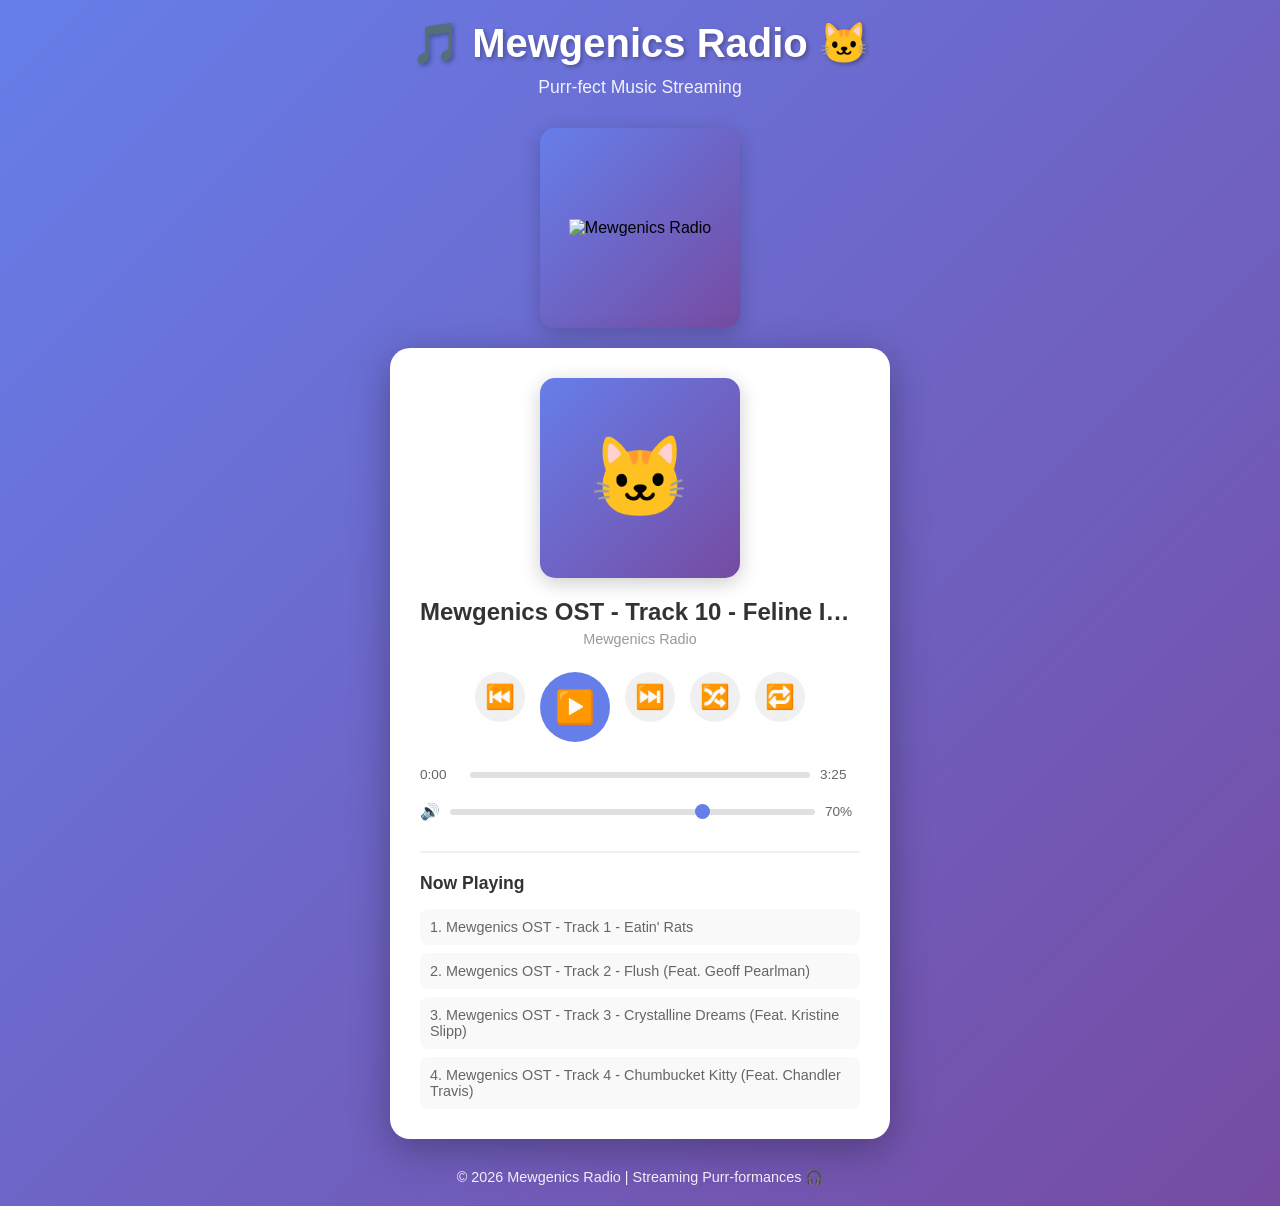
==== index.html @ aaafcb32 "Update index.html" ====
<!DOCTYPE html>
<html lang="en">
<head>
    <meta charset="UTF-8">
    <meta name="viewport" content="width=device-width, initial-scale=1.0">

    <!-- Primary Meta Tags -->
<title>Mewgenics Radio — Official Game Soundtrack Streaming 🐱🎵</title>
<meta name="description" content="Listen to the official Mewgenics soundtrack — 82 tracks of cat-themed music, vocal and instrumental versions. Free online radio station.">
<meta name="keywords" content="Mewgenics, soundtrack, OST, game music, cat music, Edmund McMillen, Tyler Glaiel, indie game, radio, playlist">
<meta name="author" content="Mewgenics Radio">
<meta name="robots" content="index, follow">
<meta name="language" content="English">

<!-- Open Graph / Social Media -->
<meta property="og:title" content="Mewgenics Radio — Official Game Soundtrack">
<meta property="og:description" content="82 tracks of purr-fect music from Mewgenics game. Listen free!">
<meta property="og:type" content="website">
<meta property="og:image" content="radio.jpg">
<meta name="twitter:card" content="summary_large_image">
<meta name="twitter:title" content="Mewgenics Radio">
<meta name="twitter:description" content="Official Mewgenics game soundtrack streaming">

<!-- Additional SEO -->
<meta name="theme-color" content="#667eea">
<link rel="canonical" href="https://your-domain.com">
    <link rel="stylesheet" href="style.css">
    <link rel="icon" type="image/svg+xml" href="data:image/svg+xml,%3Csvg xmlns='http://www.w3.org/2000/svg' viewBox='0 0 100 100'%3E%3Ctext x='50' y='50' font-size='80' text-anchor='middle' dy='.3em'%3E🐱%3C/text%3E%3C/svg%3E">
</head>
<body>
    <div class="container">
        <header>
            <h1>🎵 Mewgenics Radio 🐱</h1>
            <p class="tagline">Purr-fect Music Streaming</p>
        </header>
        <div class="album-art">
    <img src="radio2.jpg" alt="Mewgenics Radio" class="album-image">
</div>
        <div class="player">
            <div class="album-art">
                <div class="cat-icon">🐱</div>
            </div>

            <div class="player-info">
                <h2 id="track-title">Loading...</h2>
                <p id="track-artist">Mewgenics Radio</p>
            </div>

            <audio id="audio-player" crossorigin="anonymous">
                Your browser does not support the audio element.
            </audio>

            <div class="controls">
                <button id="prev-btn" class="btn" title="Previous">⏮️</button>
                <button id="play-btn" class="btn play-btn" title="Play">▶️</button>
                <button id="next-btn" class="btn" title="Next">⏭️</button>
                <button id="shuffle-btn" class="btn" title="Shuffle">🔀</button>
                <button id="loop-btn" class="btn" title="Loop">🔁</button>
            </div>

            <div class="progress-container">
                <span id="current-time">0:00</span>
                <div class="progress-bar">
                    <div id="progress" class="progress"></div>
                </div>
                <span id="duration">0:00</span>
            </div>

            <div class="volume-container">
                <span>🔊</span>
                <input type="range" id="volume-slider" min="0" max="100" value="70">
                <span id="volume-percent">70%</span>
            </div>

            <div class="playlist">
                <h3>Now Playing</h3>
                <ul id="playlist-list"></ul>
            </div>
        </div>

        <footer>
            <p>&copy; 2026 Mewgenics Radio | Streaming Purr-formances 🎧</p>
        </footer>
    </div>

    <script src="script.js"></script>
</body>
</html>
---- style.css ----
* {
    margin: 0;
    padding: 0;
    box-sizing: border-box;
}

body {
    font-family: 'Segoe UI', Tahoma, Geneva, Verdana, sans-serif;
    background: linear-gradient(135deg, #667eea 0%, #764ba2 100%);
    min-height: 100vh;
    display: flex;
    justify-content: center;
    align-items: center;
    padding: 20px;
}

.container {
    width: 100%;
    max-width: 500px;
}

header {
    text-align: center;
    color: white;
    margin-bottom: 30px;
}

header h1 {
    font-size: 2.5em;
    margin-bottom: 10px;
    text-shadow: 2px 2px 4px rgba(0, 0, 0, 0.3);
}

.tagline {
    font-size: 1.1em;
    opacity: 0.9;
}

.player {
    background: white;
    border-radius: 20px;
    padding: 30px;
    box-shadow: 0 10px 40px rgba(0, 0, 0, 0.3);
}

.album-art {
    width: 200px;
    height: 200px;
    margin: 0 auto 20px;
    background: linear-gradient(135deg, #667eea 0%, #764ba2 100%);
    border-radius: 15px;
    display: flex;
    justify-content: center;
    align-items: center;
    box-shadow: 0 5px 20px rgba(0, 0, 0, 0.2);
}

.cat-icon {
    font-size: 80px;
    animation: bounce 2s infinite;
}

@keyframes bounce {
    0%, 100% { transform: translateY(0); }
    50% { transform: translateY(-10px); }
}

.player-info {
    text-align: center;
    margin-bottom: 20px;
}

.player-info h2 {
    color: #333;
    margin-bottom: 5px;
    font-size: 1.5em;
    overflow: hidden;
    text-overflow: ellipsis;
    white-space: nowrap;
}

.player-info p {
    color: #999;
    font-size: 0.9em;
}

.controls {
    display: flex;
    justify-content: center;
    gap: 15px;
    margin: 25px 0;
    flex-wrap: wrap;
}

.btn {
    background: #f0f0f0;
    border: none;
    border-radius: 50%;
    width: 50px;
    height: 50px;
    font-size: 1.5em;
    cursor: pointer;
    transition: all 0.3s ease;
    display: flex;
    justify-content: center;
    align-items: center;
}

.btn:hover {
    background: #667eea;
    transform: scale(1.1);
    box-shadow: 0 3px 10px rgba(102, 126, 234, 0.4);
}

.btn:active {
    transform: scale(0.95);
}

.play-btn {
    background: #667eea;
    color: white;
    width: 70px;
    height: 70px;
    font-size: 2em;
}

.play-btn:hover {
    background: #764ba2;
}

.play-btn.playing {
    animation: pulse 1s infinite;
}

@keyframes pulse {
    0%, 100% { box-shadow: 0 0 0 0 rgba(102, 126, 234, 0.7); }
    50% { box-shadow: 0 0 0 10px rgba(102, 126, 234, 0); }
}

.progress-container {
    display: flex;
    align-items: center;
    gap: 10px;
    margin: 20px 0;
}

.progress-bar {
    flex: 1;
    height: 6px;
    background: #e0e0e0;
    border-radius: 3px;
    cursor: pointer;
    position: relative;
}

.progress {
    height: 100%;
    background: #667eea;
    border-radius: 3px;
    width: 0%;
    transition: width 0.1s linear;
}

.progress-container span {
    font-size: 0.85em;
    color: #666;
    min-width: 40px;
}

.volume-container {
    display: flex;
    align-items: center;
    gap: 10px;
    margin: 20px 0;
}

.volume-container input {
    flex: 1;
    height: 6px;
    border-radius: 3px;
    background: #e0e0e0;
    outline: none;
    -webkit-appearance: none;
}

.volume-container input::-webkit-slider-thumb {
    -webkit-appearance: none;
    appearance: none;
    width: 15px;
    height: 15px;
    border-radius: 50%;
    background: #667eea;
    cursor: pointer;
}

.volume-container input::-moz-range-thumb {
    width: 15px;
    height: 15px;
    border-radius: 50%;
    background: #667eea;
    cursor: pointer;
    border: none;
}

#volume-percent {
    font-size: 0.85em;
    color: #666;
    min-width: 35px;
}

.playlist {
    margin-top: 30px;
    padding-top: 20px;
    border-top: 2px solid #f0f0f0;
}

.playlist h3 {
    color: #333;
    margin-bottom: 15px;
    font-size: 1.1em;
}

.playlist ul {
    list-style: none;
    max-height: 200px;
    overflow-y: auto;
}

.playlist li {
    padding: 10px;
    background: #f9f9f9;
    margin-bottom: 8px;
    border-radius: 8px;
    cursor: pointer;
    transition: all 0.3s ease;
    font-size: 0.9em;
    color: #666;
}

.playlist li:hover {
    background: #efefef;
    color: #333;
}

.playlist li.active {
    background: #667eea;
    color: white;
    font-weight: bold;
}

footer {
    text-align: center;
    color: white;
    margin-top: 30px;
    font-size: 0.9em;
    opacity: 0.9;
}

@media (max-width: 600px) {
    header h1 {
        font-size: 1.8em;
    }

    .player {
        padding: 20px;
    }

    .album-art {
        width: 150px;
        height: 150px;
    }

    .cat-icon {
        font-size: 60px;
    }

    .btn {
        width: 45px;
        height: 45px;
        font-size: 1.2em;
    }

    .play-btn {
        width: 60px;
        height: 60px;
        font-size: 1.8em;
    }
}
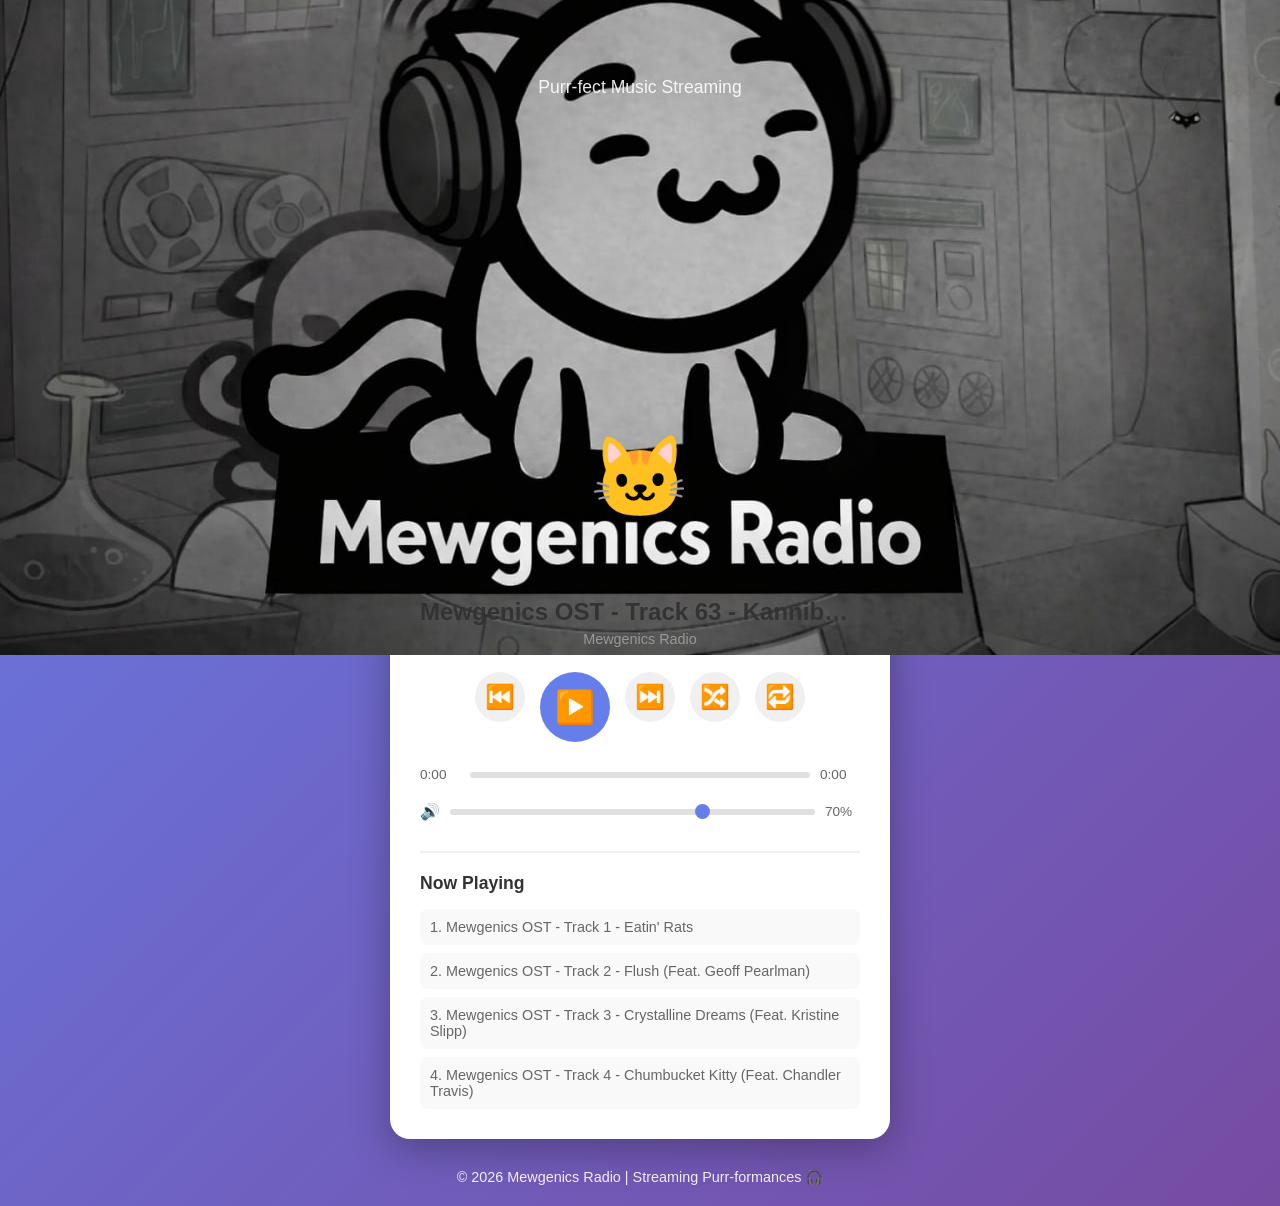
==== commit b2845c27: "Update index.html" ====
--- a/index.html
+++ b/index.html
@@ -4,22 +4,37 @@
     <meta charset="UTF-8">
     <meta name="viewport" content="width=device-width, initial-scale=1.0">
 
-    <!-- Primary Meta Tags -->
+<!-- Primary Meta Tags -->
 <title>Mewgenics Radio — Official Game Soundtrack Streaming 🐱🎵</title>
 <meta name="description" content="Listen to the official Mewgenics soundtrack — 82 tracks of cat-themed music, vocal and instrumental versions. Free online radio station.">
 <meta name="keywords" content="Mewgenics, soundtrack, OST, game music, cat music, Edmund McMillen, Tyler Glaiel, indie game, radio, playlist">
 <meta name="author" content="Mewgenics Radio">
 <meta name="robots" content="index, follow">
-<meta name="language" content="English">
 
-<!-- Open Graph / Social Media -->
+<!-- Open Graph / Facebook / VK / Telegram -->
 <meta property="og:title" content="Mewgenics Radio — Official Game Soundtrack">
 <meta property="og:description" content="82 tracks of purr-fect music from Mewgenics game. Listen free!">
 <meta property="og:type" content="website">
-<meta property="og:image" content="radio.jpg">
+<meta property="og:image" content="radio2.jpg">
+<meta property="og:image:width" content="1280">
+<meta property="og:image:height" content="853 ">
+<meta property="og:image:alt" content="Mewgenics Radio Album Art - Cat Music Streaming">
+
+<!-- Twitter -->
 <meta name="twitter:card" content="summary_large_image">
 <meta name="twitter:title" content="Mewgenics Radio">
 <meta name="twitter:description" content="Official Mewgenics game soundtrack streaming">
+<meta name="twitter:image" content="radio2.jpg">
+<meta name="twitter:image:alt" content="Mewgenics Radio Album Art">
+
+<!-- Schema.org / Google -->
+<meta itemprop="name" content="Mewgenics Radio">
+<meta itemprop="description" content="Official Mewgenics game soundtrack with 82 tracks">
+<meta itemprop="image" content="radio2.jpg">
+<link rel="image_src" href="radio2.jpg">
+
+<!-- Additional -->
+<meta name="theme-color" content="#667eea">
 
 <!-- Additional SEO -->
 <meta name="theme-color" content="#667eea">
--- a/style.css
+++ b/style.css
@@ -285,4 +285,10 @@
         height: 60px;
         font-size: 1.8em;
     }
-}
+    .album-image {
+    width: 100%;
+    height: 100%;
+    object-fit: cover;
+    border-radius: 15px;
+}
+}
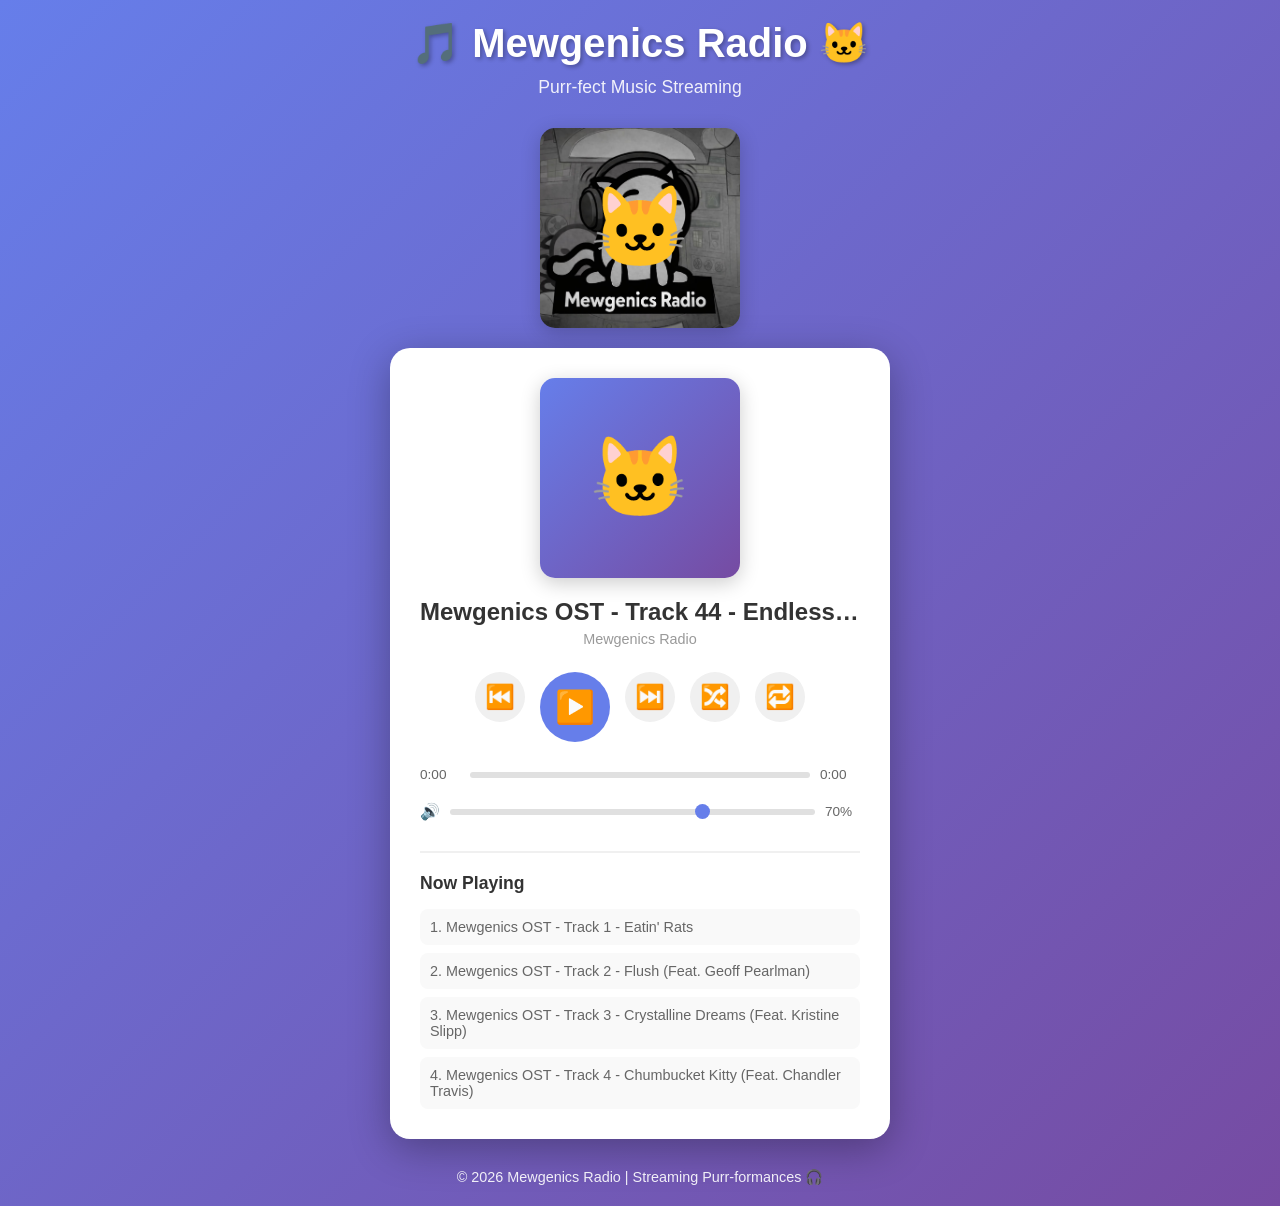
==== commit 478d0f41: "Update index.html" ====
--- a/index.html
+++ b/index.html
@@ -48,8 +48,8 @@
             <h1>🎵 Mewgenics Radio 🐱</h1>
             <p class="tagline">Purr-fect Music Streaming</p>
         </header>
-        <div class="album-art">
-    <img src="radio2.jpg" alt="Mewgenics Radio" class="album-image">
+      <div class="album-art" style="background-image: url('radio2.jpg'); background-size: cover; background-position: center;">
+    <div class="cat-icon">🐱</div>
 </div>
         <div class="player">
             <div class="album-art">
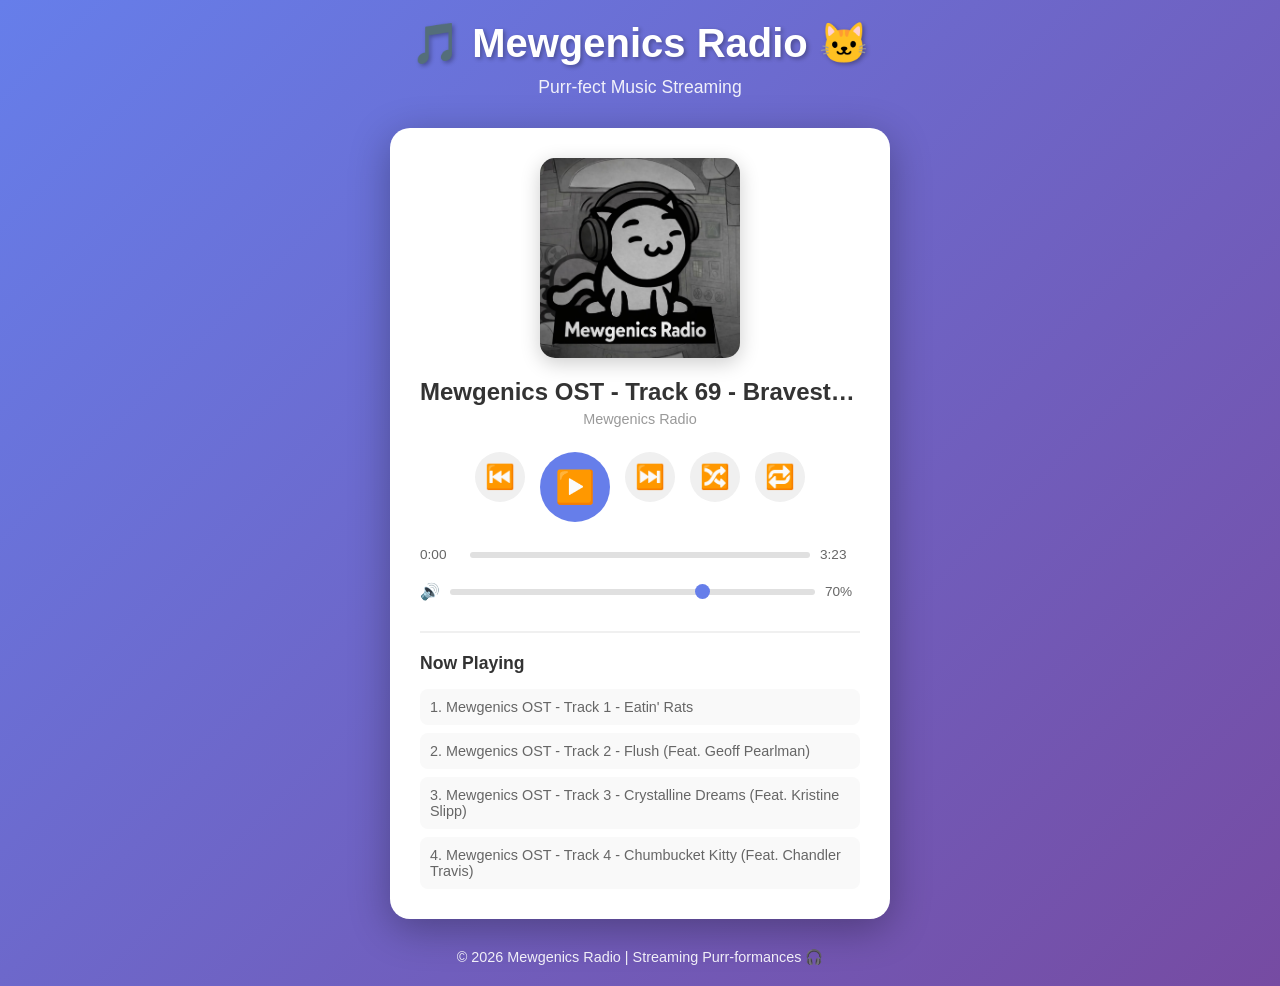
==== commit b873ae5b: "Update index.html" ====
--- a/index.html
+++ b/index.html
@@ -48,13 +48,11 @@
             <h1>🎵 Mewgenics Radio 🐱</h1>
             <p class="tagline">Purr-fect Music Streaming</p>
         </header>
-      <div class="album-art" style="background-image: url('radio2.jpg'); background-size: cover; background-position: center;">
-    <div class="cat-icon">🐱</div>
+      
+        <div class="player">
+            <div class="album-art" style="background-image: url('radio2.jpg'); background-size: cover; background-position: center;">
+
 </div>
-        <div class="player">
-            <div class="album-art">
-                <div class="cat-icon">🐱</div>
-            </div>
 
             <div class="player-info">
                 <h2 id="track-title">Loading...</h2>
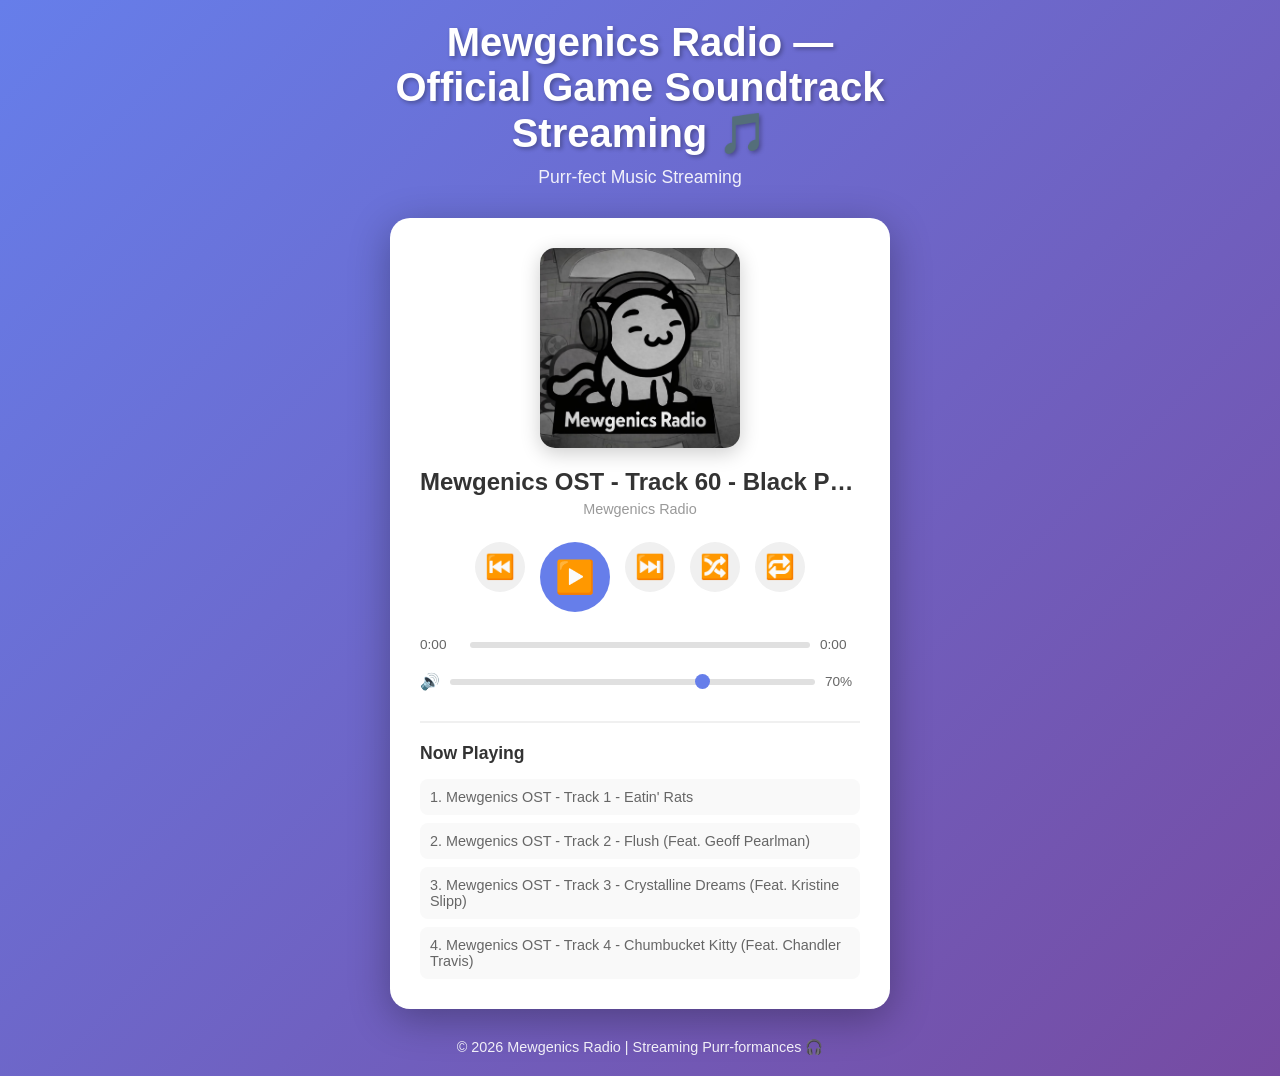
==== commit 68157005: "Update index.html" ====
--- a/index.html
+++ b/index.html
@@ -45,7 +45,7 @@
 <body>
     <div class="container">
         <header>
-            <h1>🎵 Mewgenics Radio 🐱</h1>
+            <h1>Mewgenics Radio — Official Game Soundtrack Streaming 🎵</h1>
             <p class="tagline">Purr-fect Music Streaming</p>
         </header>
       
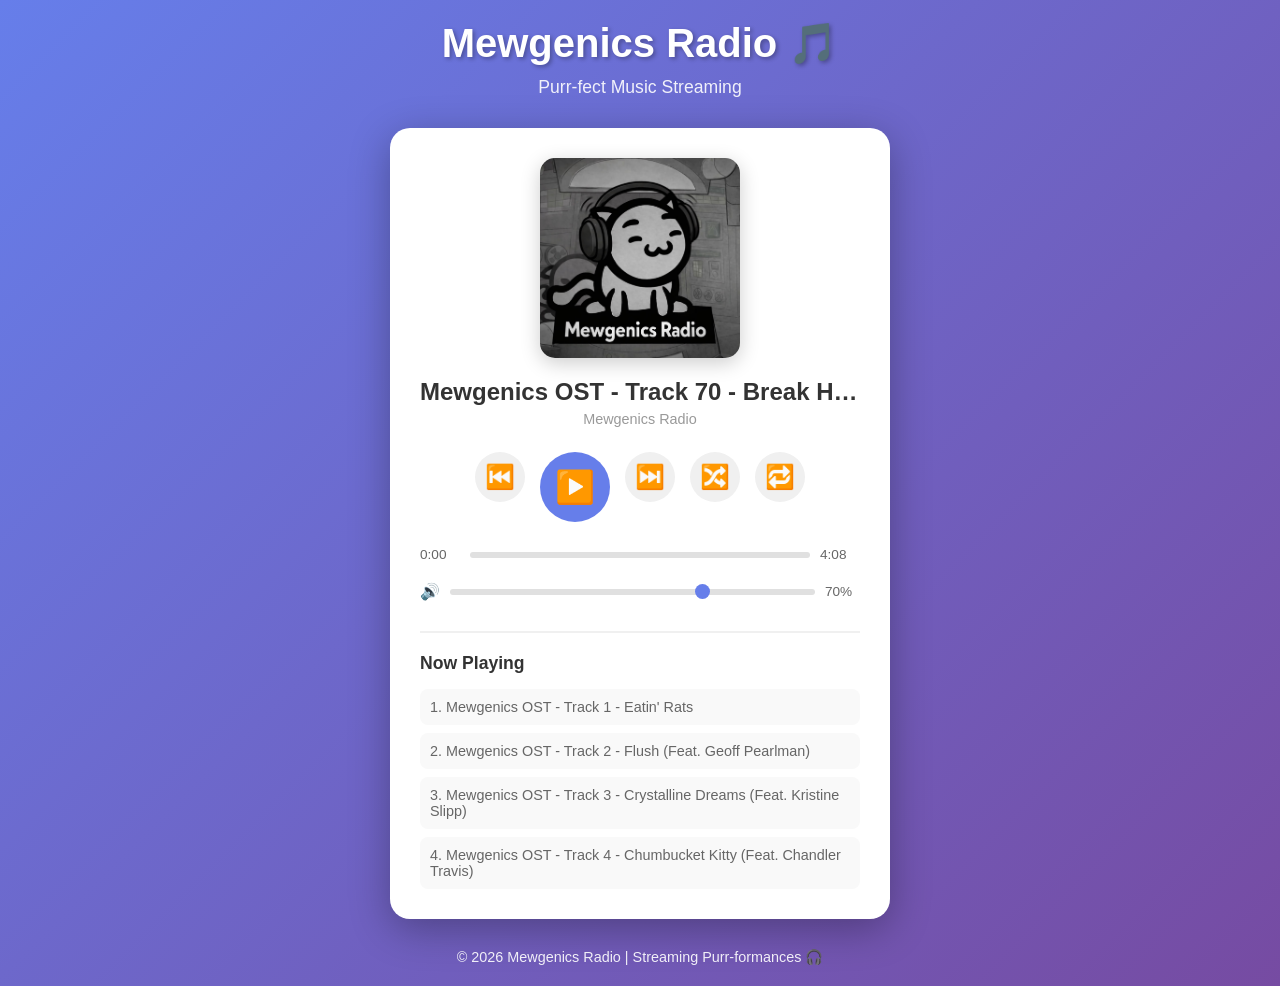
==== commit b1063ed1: "Update index.html" ====
--- a/index.html
+++ b/index.html
@@ -5,7 +5,7 @@
     <meta name="viewport" content="width=device-width, initial-scale=1.0">
 
 <!-- Primary Meta Tags -->
-<title>Mewgenics Radio — Official Game Soundtrack Streaming 🐱🎵</title>
+<title>Mewgenics Radio Official Game Soundtrack Streaming 🐱🎵</title>
 <meta name="description" content="Listen to the official Mewgenics soundtrack — 82 tracks of cat-themed music, vocal and instrumental versions. Free online radio station.">
 <meta name="keywords" content="Mewgenics, soundtrack, OST, game music, cat music, Edmund McMillen, Tyler Glaiel, indie game, radio, playlist">
 <meta name="author" content="Mewgenics Radio">
@@ -45,7 +45,7 @@
 <body>
     <div class="container">
         <header>
-            <h1>Mewgenics Radio — Official Game Soundtrack Streaming 🎵</h1>
+            <h1>Mewgenics Radio 🎵</h1>
             <p class="tagline">Purr-fect Music Streaming</p>
         </header>
       
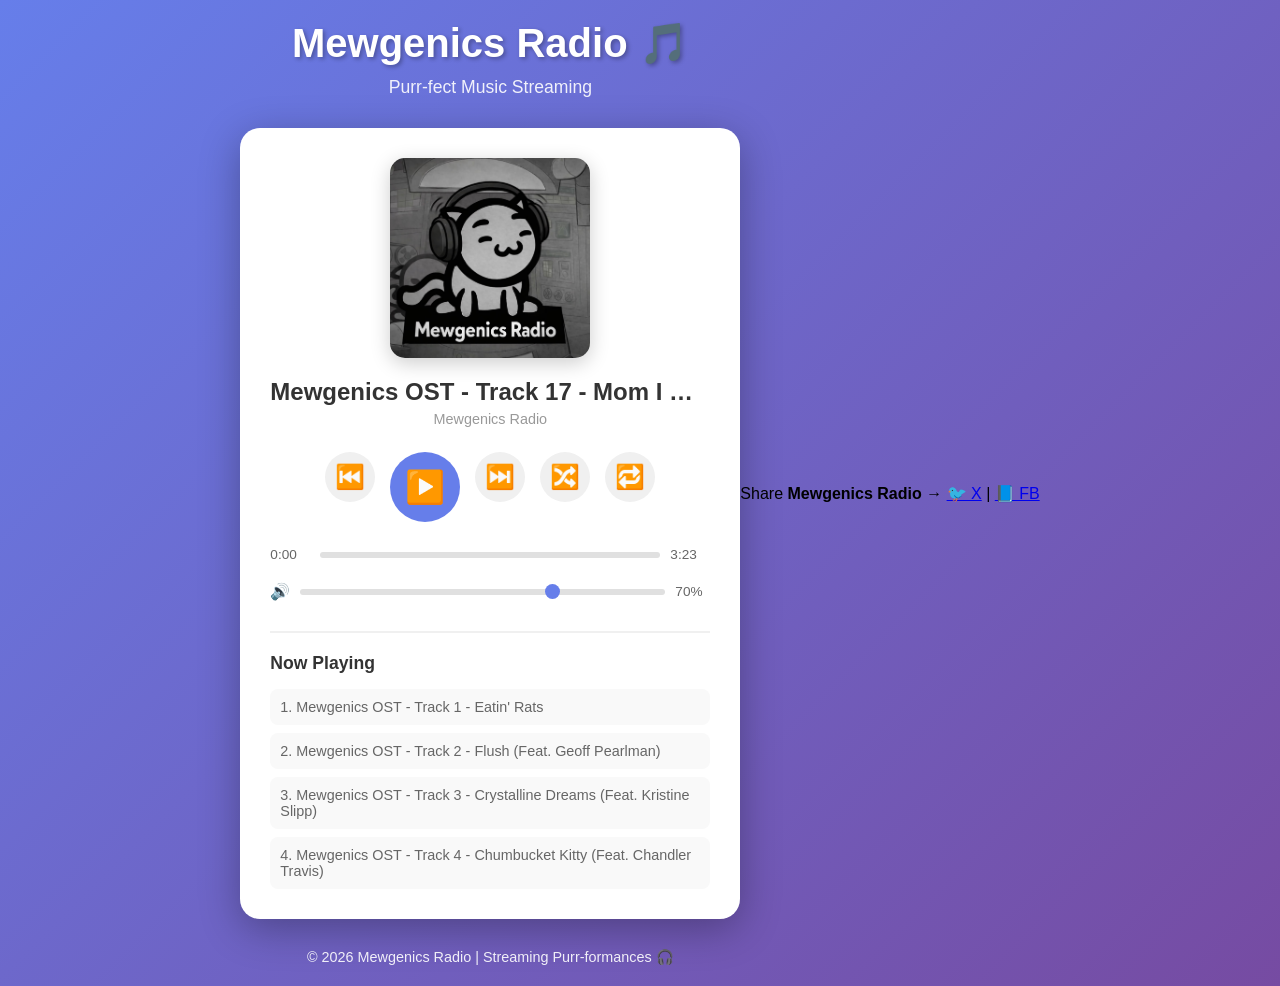
==== commit 957df88e: "Update index.html" ====
--- a/index.html
+++ b/index.html
@@ -95,7 +95,13 @@
             <p>&copy; 2026 Mewgenics Radio | Streaming Purr-formances 🎧</p>
         </footer>
     </div>
-
+<!-- Simple share buttons -->
+<div class="share-simple">
+    <p>Share <strong>Mewgenics Radio</strong> → 
+        <a href="#" id="share-x-simple" class="share-simple-link">🐦 X</a> | 
+        <a href="#" id="share-fb-simple" class="share-simple-link">📘 FB</a>
+    </p>
+</div>
     <script src="script.js"></script>
 </body>
 </html>
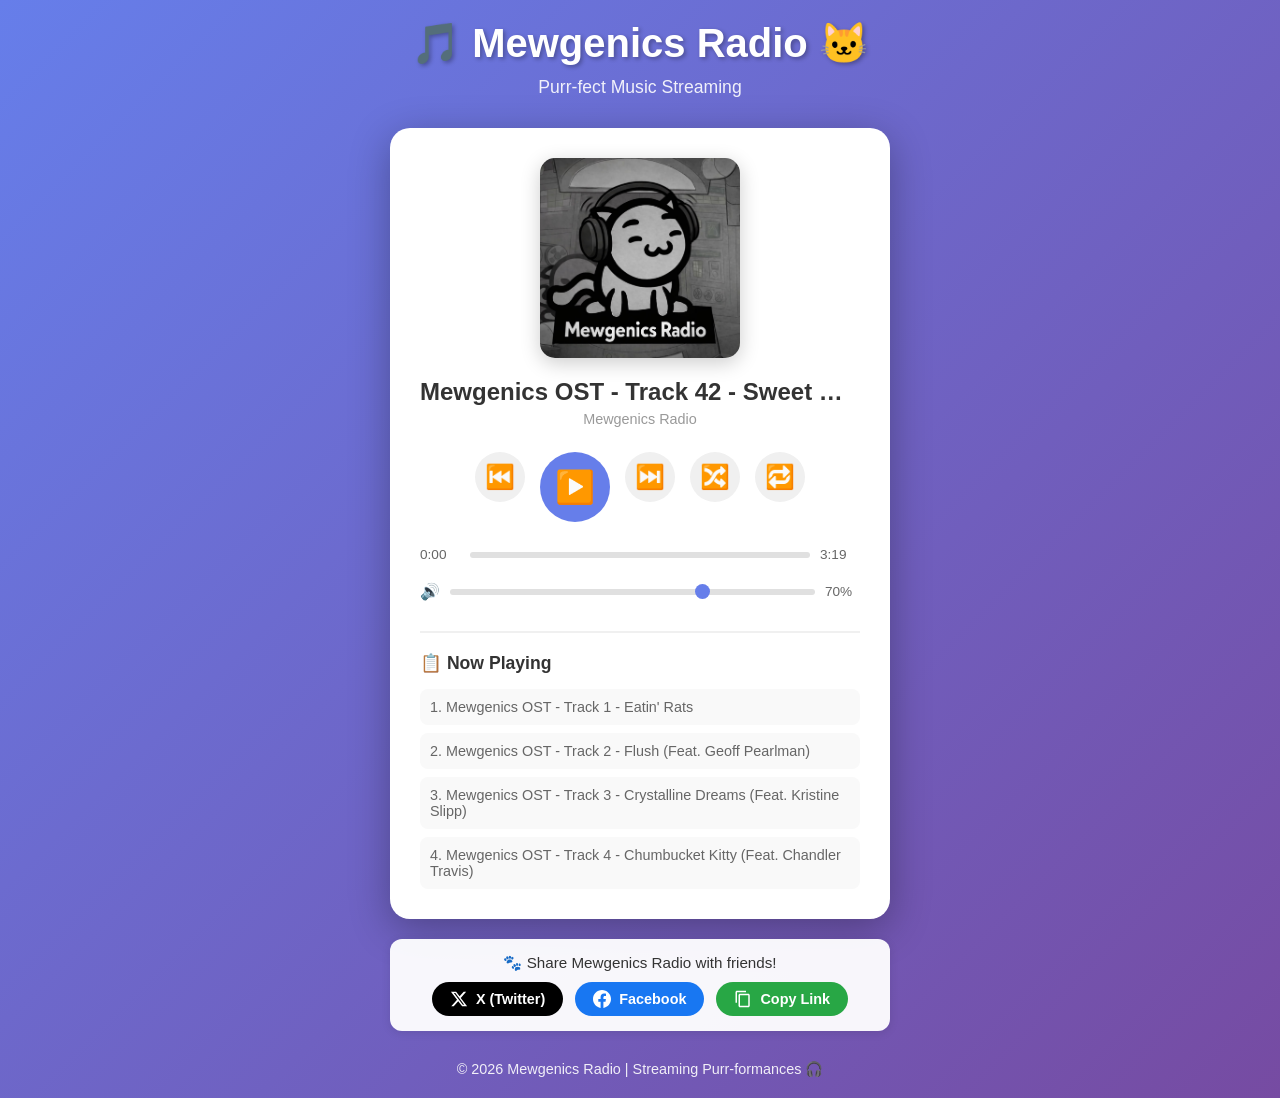
==== commit a5f0262e: "Update index.html" ====
--- a/index.html
+++ b/index.html
@@ -4,55 +4,53 @@
     <meta charset="UTF-8">
     <meta name="viewport" content="width=device-width, initial-scale=1.0">
 
-<!-- Primary Meta Tags -->
-<title>Mewgenics Radio Official Game Soundtrack Streaming 🐱🎵</title>
-<meta name="description" content="Listen to the official Mewgenics soundtrack — 82 tracks of cat-themed music, vocal and instrumental versions. Free online radio station.">
-<meta name="keywords" content="Mewgenics, soundtrack, OST, game music, cat music, Edmund McMillen, Tyler Glaiel, indie game, radio, playlist">
-<meta name="author" content="Mewgenics Radio">
-<meta name="robots" content="index, follow">
+    <!-- Primary Meta Tags -->
+    <title>Mewgenics Radio — Official Game Soundtrack Streaming 🐱🎵</title>
+    <meta name="description" content="Listen to the official Mewgenics soundtrack — 82 tracks of cat-themed music, vocal and instrumental versions. Free online radio station.">
+    <meta name="keywords" content="Mewgenics, soundtrack, OST, game music, cat music, Edmund McMillen, Tyler Glaiel, indie game, radio, playlist">
+    <meta name="author" content="Mewgenics Radio">
+    <meta name="robots" content="index, follow">
 
-<!-- Open Graph / Facebook / VK / Telegram -->
-<meta property="og:title" content="Mewgenics Radio — Official Game Soundtrack">
-<meta property="og:description" content="82 tracks of purr-fect music from Mewgenics game. Listen free!">
-<meta property="og:type" content="website">
-<meta property="og:image" content="radio2.jpg">
-<meta property="og:image:width" content="1280">
-<meta property="og:image:height" content="853 ">
-<meta property="og:image:alt" content="Mewgenics Radio Album Art - Cat Music Streaming">
+    <!-- Open Graph / Facebook / VK / Telegram -->
+    <meta property="og:title" content="Mewgenics Radio — Official Game Soundtrack">
+    <meta property="og:description" content="82 tracks of purr-fect music from Mewgenics game. Listen free!">
+    <meta property="og:type" content="website">
+    <meta property="og:image" content="radio2.jpg">
+    <meta property="og:image:width" content="1280">
+    <meta property="og:image:height" content="853">
+    <meta property="og:image:alt" content="Mewgenics Radio Album Art - Cat Music Streaming">
 
-<!-- Twitter -->
-<meta name="twitter:card" content="summary_large_image">
-<meta name="twitter:title" content="Mewgenics Radio">
-<meta name="twitter:description" content="Official Mewgenics game soundtrack streaming">
-<meta name="twitter:image" content="radio2.jpg">
-<meta name="twitter:image:alt" content="Mewgenics Radio Album Art">
+    <!-- Twitter -->
+    <meta name="twitter:card" content="summary_large_image">
+    <meta name="twitter:title" content="Mewgenics Radio">
+    <meta name="twitter:description" content="Official Mewgenics game soundtrack streaming">
+    <meta name="twitter:image" content="radio2.jpg">
+    <meta name="twitter:image:alt" content="Mewgenics Radio Album Art">
 
-<!-- Schema.org / Google -->
-<meta itemprop="name" content="Mewgenics Radio">
-<meta itemprop="description" content="Official Mewgenics game soundtrack with 82 tracks">
-<meta itemprop="image" content="radio2.jpg">
-<link rel="image_src" href="radio2.jpg">
+    <!-- Schema.org / Google -->
+    <meta itemprop="name" content="Mewgenics Radio">
+    <meta itemprop="description" content="Official Mewgenics game soundtrack with 82 tracks">
+    <meta itemprop="image" content="radio2.jpg">
+    <link rel="image_src" href="radio2.jpg">
 
-<!-- Additional -->
-<meta name="theme-color" content="#667eea">
+    <!-- Additional -->
+    <meta name="theme-color" content="#667eea">
+    <link rel="canonical" href="https://your-domain.com">
 
-<!-- Additional SEO -->
-<meta name="theme-color" content="#667eea">
-<link rel="canonical" href="https://your-domain.com">
+    <!-- Styles & Icons -->
     <link rel="stylesheet" href="style.css">
-    <link rel="icon" type="image/svg+xml" href="data:image/svg+xml,%3Csvg xmlns='http://www.w3.org/2000/svg' viewBox='0 0 100 100'%3E%3Ctext x='50' y='50' font-size='80' text-anchor='middle' dy='.3em'%3E🐱%3C/text%3E%3C/svg%3E">
+    <link rel="icon" type="image/svg+xml" href="data:image/svg+xml,%3Csvg xmlns='http://www.w3.org/2000/svg' viewBox='0 0 100 100'%3E%3Ccircle cx='50' cy='50' r='50' fill='%23667eea'/%3E%3Ctext x='50' y='50' font-size='60' text-anchor='middle' dy='.3em' fill='white'%3E🐱%3C/text%3E%3C/svg%3E">
 </head>
 <body>
     <div class="container">
         <header>
-            <h1>Mewgenics Radio 🎵</h1>
+            <h1>🎵 Mewgenics Radio 🐱</h1>
             <p class="tagline">Purr-fect Music Streaming</p>
         </header>
-      
+
         <div class="player">
             <div class="album-art" style="background-image: url('radio2.jpg'); background-size: cover; background-position: center;">
-
-</div>
+            </div>
 
             <div class="player-info">
                 <h2 id="track-title">Loading...</h2>
@@ -86,22 +84,42 @@
             </div>
 
             <div class="playlist">
-                <h3>Now Playing</h3>
+                <h3>📋 Now Playing</h3>
                 <ul id="playlist-list"></ul>
             </div>
         </div>
 
+        <!-- Share Section -->
+        <!-- Share Section -->
+        <div class="share-section">
+            <p class="share-text">🐾 Share Mewgenics Radio with friends!</p>
+            <div class="share-buttons">
+                <button id="share-x" class="share-btn x-btn">
+                    <svg class="share-icon" viewBox="0 0 24 24" width="18" height="18">
+                        <path fill="currentColor" d="M18.244 2.25h3.308l-7.227 8.26 8.502 11.24H16.17l-5.214-6.817L4.99 21.75H1.68l7.73-8.835L1.254 2.25H8.08l4.713 6.231zm-1.161 17.52h1.833L7.084 4.126H5.117z"/>
+                    </svg>
+                    X (Twitter)
+                </button>
+                <button id="share-fb" class="share-btn fb-btn">
+                    <svg class="share-icon" viewBox="0 0 24 24" width="18" height="18">
+                        <path fill="currentColor" d="M24 12.073c0-6.627-5.373-12-12-12s-12 5.373-12 12c0 5.99 4.388 10.954 10.125 11.854v-8.385H7.078v-3.47h3.047V9.43c0-3.007 1.792-4.669 4.533-4.669 1.312 0 2.686.235 2.686.235v2.953H15.83c-1.491 0-1.956.925-1.956 1.874v2.25h3.328l-.532 3.47h-2.796v8.385C19.612 23.027 24 18.062 24 12.073z"/>
+                    </svg>
+                    Facebook
+                </button>
+                <button id="share-copy" class="share-btn copy-btn">
+                    <svg class="share-icon" viewBox="0 0 24 24" width="18" height="18">
+                        <path fill="currentColor" d="M16 1H4c-1.1 0-2 .9-2 2v14h2V3h12V1zm3 4H8c-1.1 0-2 .9-2 2v14c0 1.1.9 2 2 2h11c1.1 0 2-.9 2-2V7c0-1.1-.9-2-2-2zm0 16H8V7h11v14z"/>
+                    </svg>
+                    Copy Link
+                </button>
+            </div>
+        </div>
+
         <footer>
-            <p>&copy; 2026 Mewgenics Radio | Streaming Purr-formances 🎧</p>
+            <p>© 2026 Mewgenics Radio | Streaming Purr-formances 🎧</p>
         </footer>
     </div>
-<!-- Simple share buttons -->
-<div class="share-simple">
-    <p>Share <strong>Mewgenics Radio</strong> → 
-        <a href="#" id="share-x-simple" class="share-simple-link">🐦 X</a> | 
-        <a href="#" id="share-fb-simple" class="share-simple-link">📘 FB</a>
-    </p>
-</div>
+
     <script src="script.js"></script>
 </body>
 </html>
--- a/style.css
+++ b/style.css
@@ -53,16 +53,7 @@
     justify-content: center;
     align-items: center;
     box-shadow: 0 5px 20px rgba(0, 0, 0, 0.2);
-}
-
-.cat-icon {
-    font-size: 80px;
-    animation: bounce 2s infinite;
-}
-
-@keyframes bounce {
-    0%, 100% { transform: translateY(0); }
-    50% { transform: translateY(-10px); }
+    overflow: hidden;
 }
 
 .player-info {
@@ -248,6 +239,100 @@
     font-weight: bold;
 }
 
+/* Share Section Styles */
+.share-section {
+    margin-top: 20px;
+    text-align: center;
+    padding: 15px;
+    background: rgba(255, 255, 255, 0.95);
+    border-radius: 12px;
+    box-shadow: 0 2px 10px rgba(0, 0, 0, 0.1);
+}
+
+.share-text {
+    color: #333;
+    font-size: 0.95em;
+    margin-bottom: 10px;
+}
+
+.share-link {
+    color: #667eea;
+    font-weight: bold;
+    cursor: pointer;
+    text-decoration: underline;
+    transition: all 0.3s ease;
+}
+
+.share-link:hover {
+    color: #764ba2;
+    transform: scale(1.05);
+    display: inline-block;
+}
+
+.share-buttons {
+    display: flex;
+    gap: 12px;
+    justify-content: center;
+    flex-wrap: wrap;
+    margin-top: 10px;
+    animation: fadeIn 0.3s ease;
+}
+
+@keyframes fadeIn {
+    from { opacity: 0; transform: translateY(-10px); }
+    to { opacity: 1; transform: translateY(0); }
+}
+
+.share-btn {
+    display: inline-flex;
+    align-items: center;
+    gap: 8px;
+    padding: 8px 18px;
+    border: none;
+    border-radius: 25px;
+    cursor: pointer;
+    font-size: 0.9em;
+    font-weight: 600;
+    transition: all 0.3s ease;
+    color: white;
+}
+
+.share-icon {
+    width: 18px;
+    height: 18px;
+}
+
+.x-btn {
+    background: #000000;
+}
+
+.x-btn:hover {
+    background: #1DA1F2;
+    transform: translateY(-2px);
+}
+
+.fb-btn {
+    background: #1877f2;
+}
+
+.fb-btn:hover {
+    background: #0d65d9;
+    transform: translateY(-2px);
+}
+
+.copy-btn {
+    background: #28a745;
+}
+
+.copy-btn:hover {
+    background: #218838;
+    transform: translateY(-2px);
+}
+
+.share-btn:active {
+    transform: translateY(0);
+}
+
 footer {
     text-align: center;
     color: white;
@@ -268,10 +353,6 @@
     .album-art {
         width: 150px;
         height: 150px;
-    }
-
-    .cat-icon {
-        font-size: 60px;
     }
 
     .btn {
@@ -285,10 +366,14 @@
         height: 60px;
         font-size: 1.8em;
     }
-    .album-image {
-    width: 100%;
-    height: 100%;
-    object-fit: cover;
-    border-radius: 15px;
-}
-}
+    
+    .share-btn {
+        padding: 6px 14px;
+        font-size: 0.8em;
+    }
+    
+    .share-icon {
+        width: 14px;
+        height: 14px;
+    }
+}
